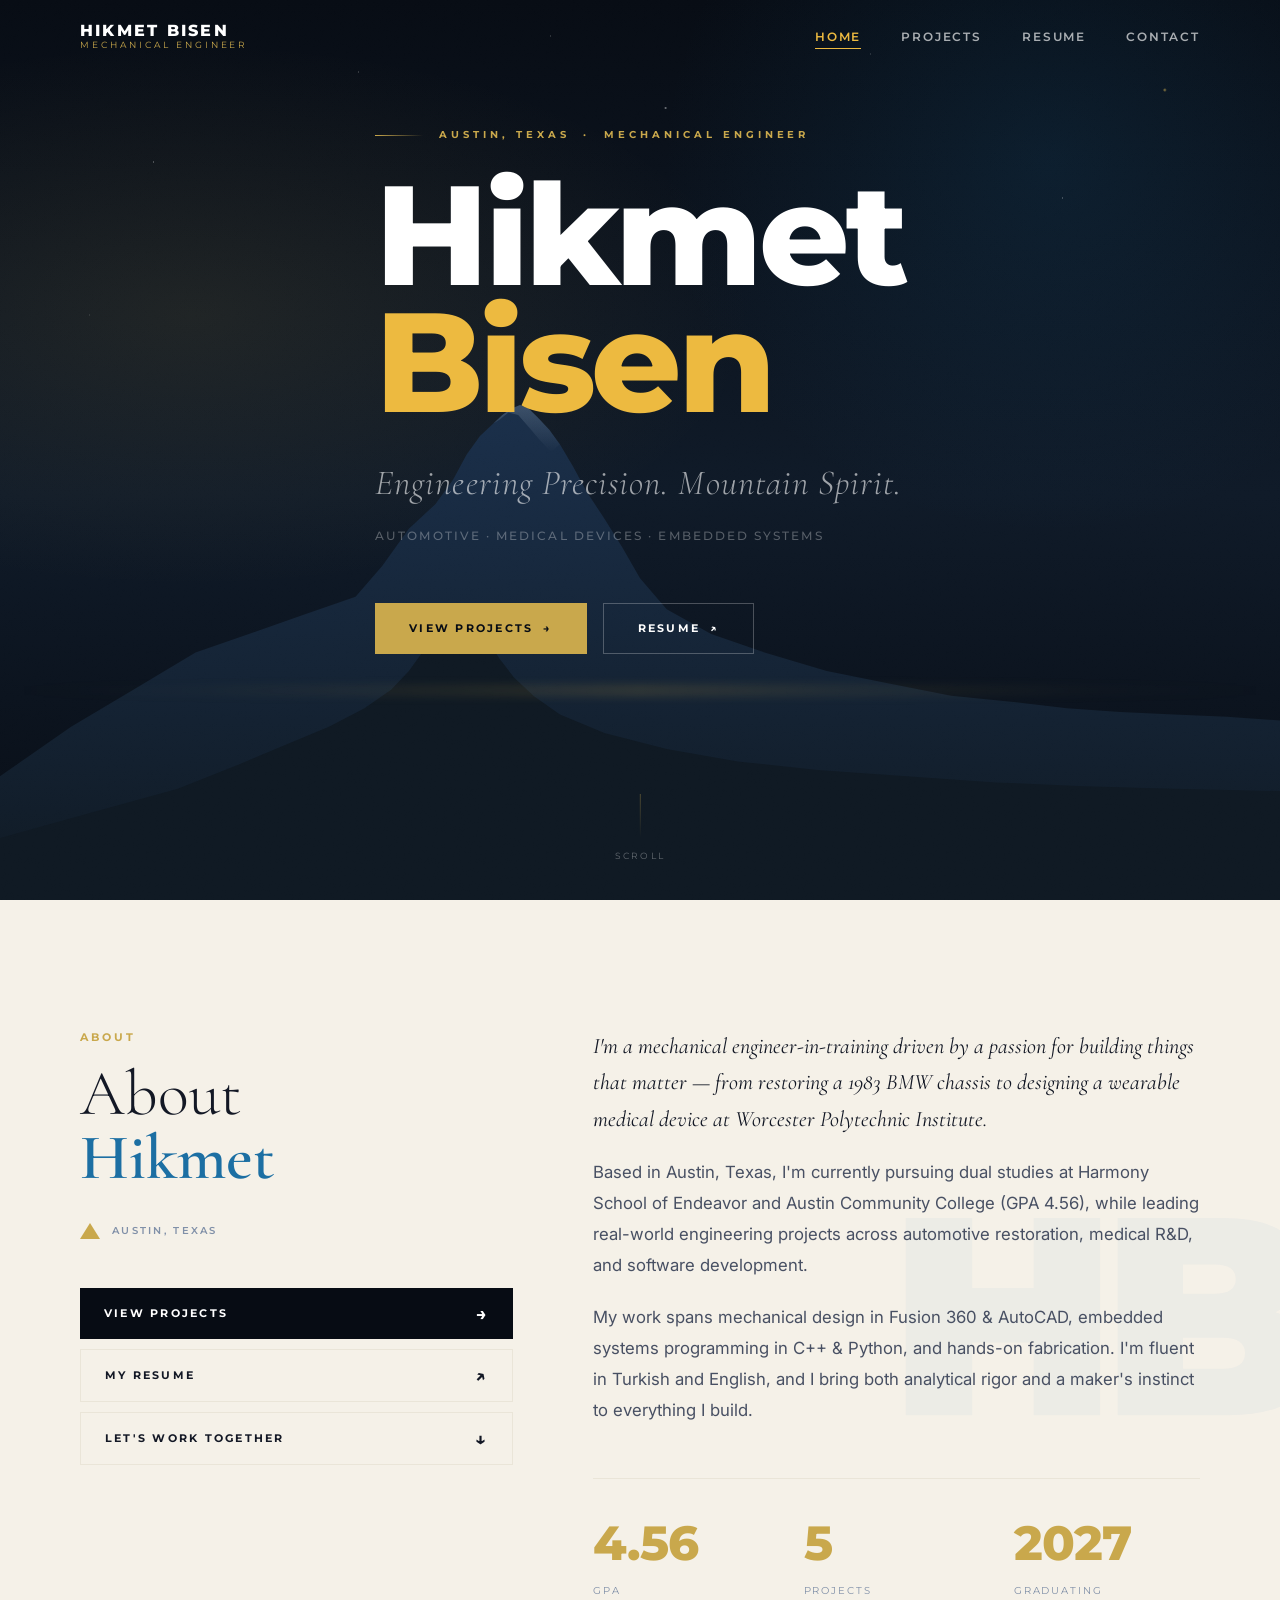
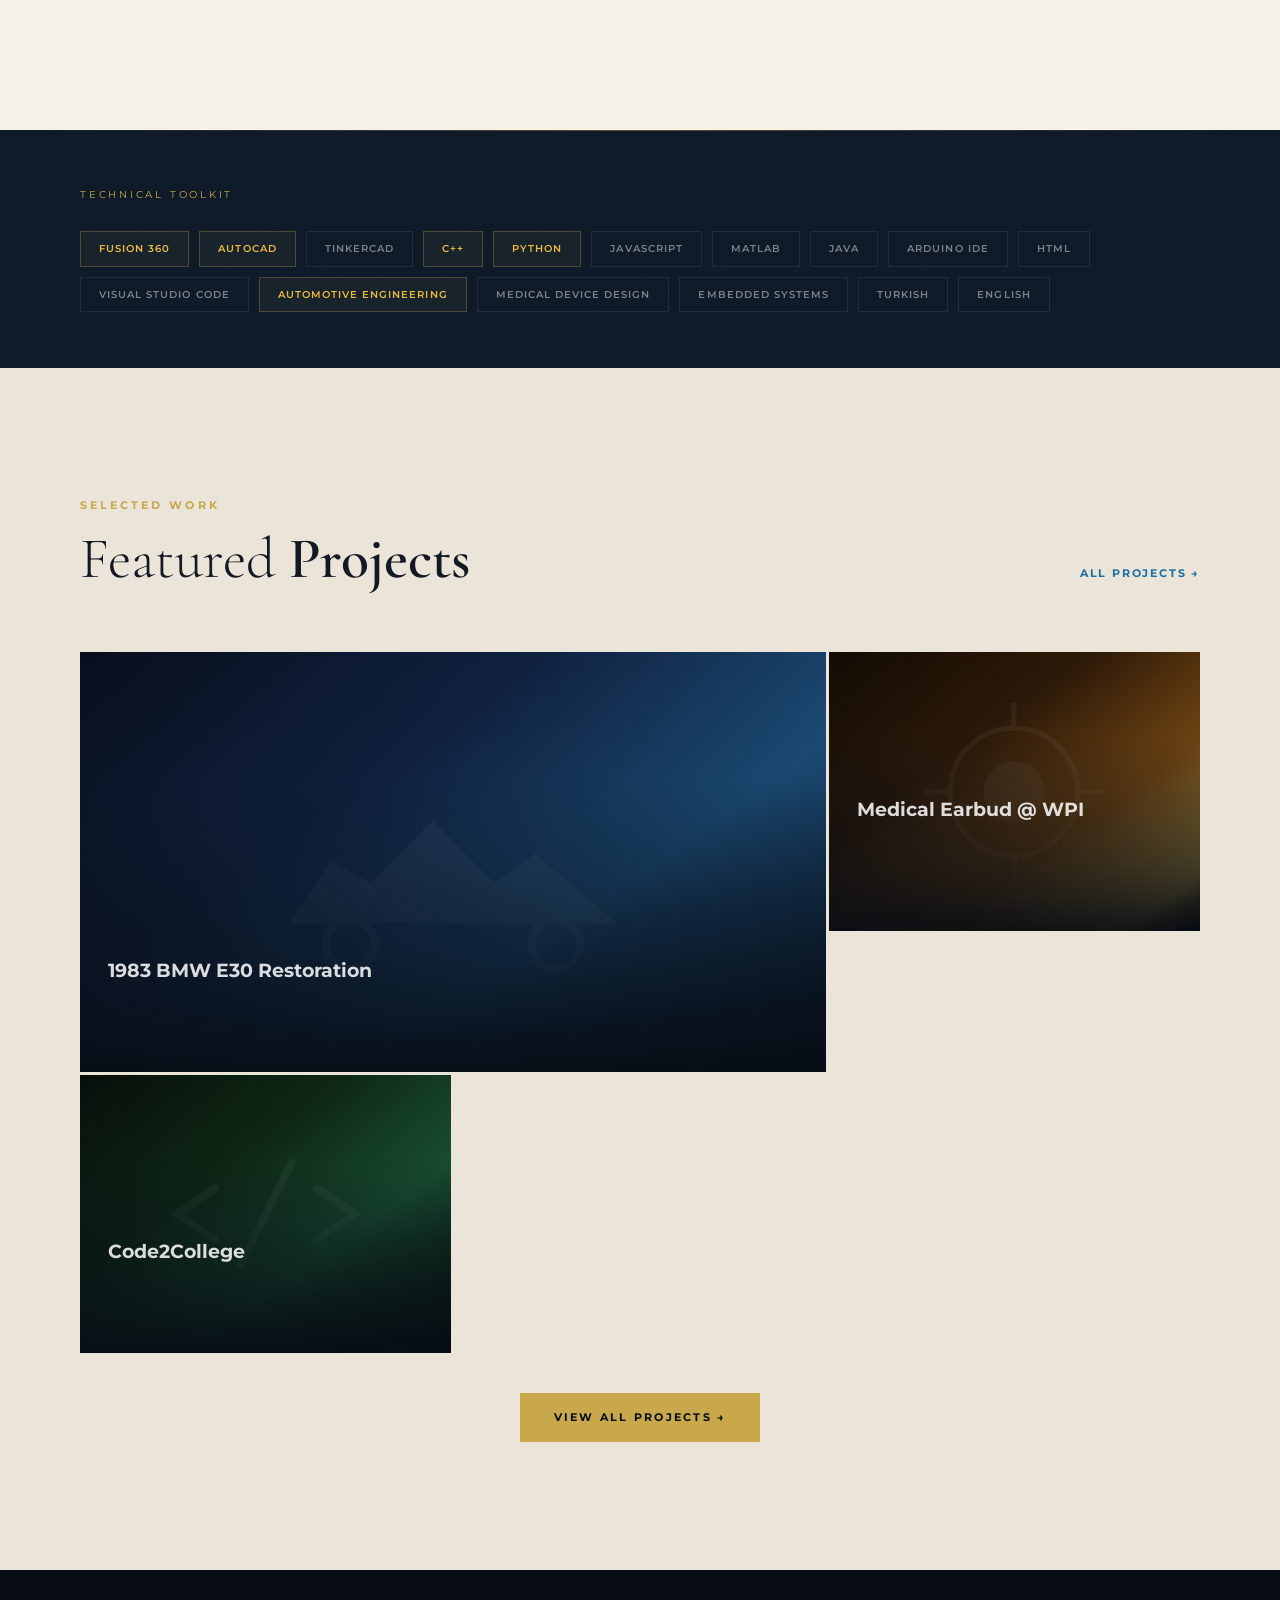
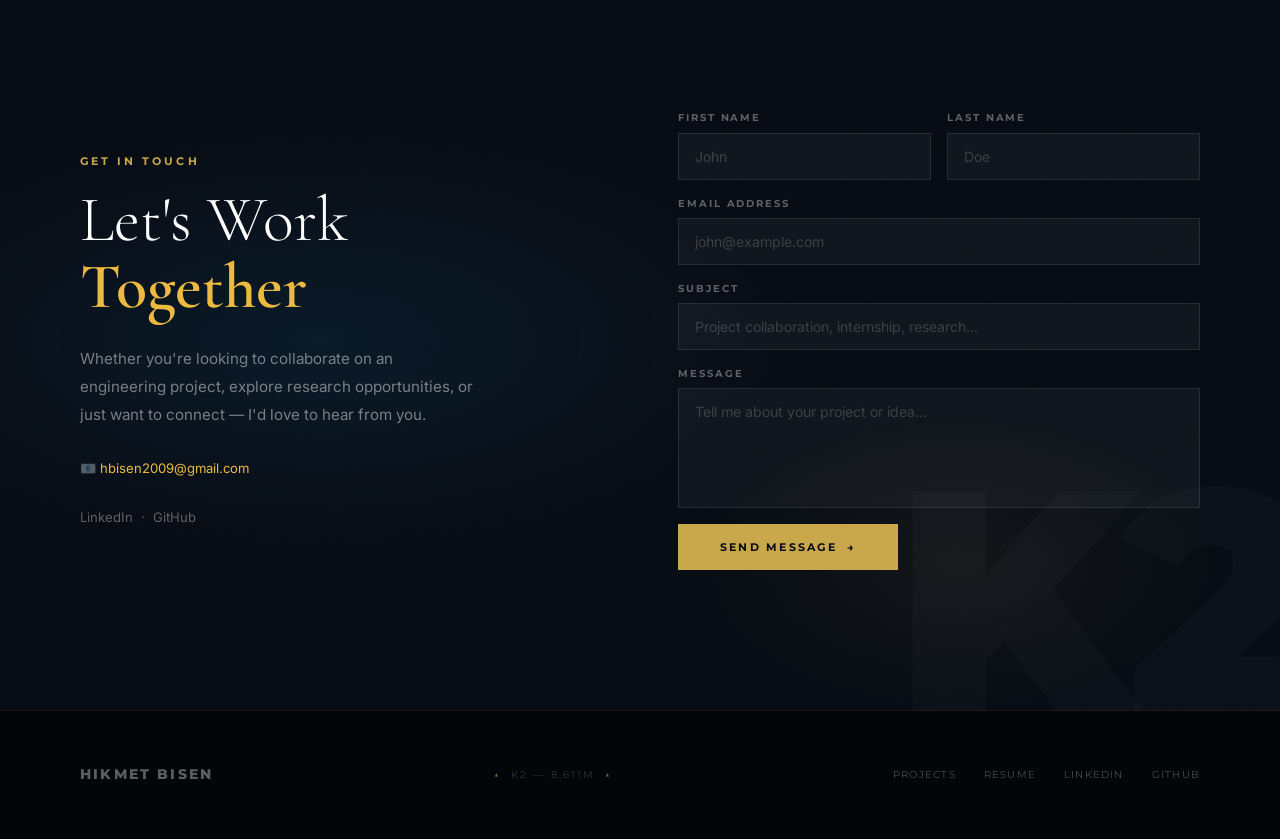
==== index.html @ 84c9bbe3 "Fix broken relative paths in Project/ and Resume/ subpages All subpage HTML files referenced css/sty" ====
<!DOCTYPE html>
<html lang="en">
<head>
  <meta charset="UTF-8">
  <meta name="viewport" content="width=device-width, initial-scale=1.0">
  <title>Hikmet Bisen — Mechanical Engineer</title>
  <meta name="description" content="Hikmet Bisen — Mechanical Engineer based in Austin, Texas. Specializing in automotive engineering, medical device R&D, and embedded systems.">
  <link rel="stylesheet" href="css/style.css">
</head>
<body>

  <!-- ── Navbar ── -->
  <nav class="navbar" id="navbar">
    <div class="nav-inner">
      <a href="index.html" class="nav-logo">
        Hikmet Bisen
        <span>Mechanical Engineer</span>
      </a>
      <ul class="nav-links">
        <li><a href="index.html" class="active">Home</a></li>
        <li><a href="projects.html">Projects</a></li>
        <li><a href="resume.html">Resume</a></li>
        <li><a href="#contact">Contact</a></li>
      </ul>
    </div>
  </nav>

  <!-- ── Hero ── -->
  <section class="hero" id="home">
    <div class="hero-bg"></div>
    <div class="hero-stars"></div>

    <!-- K2 Mountain Silhouette -->
    <div class="hero-mountain">
      <svg viewBox="0 0 1440 400" preserveAspectRatio="none" xmlns="http://www.w3.org/2000/svg">
        <defs>
          <linearGradient id="mtnGrad" x1="0%" y1="0%" x2="0%" y2="100%">
            <stop offset="0%" style="stop-color:#1A2F4A;stop-opacity:1" />
            <stop offset="100%" style="stop-color:#0F1923;stop-opacity:1" />
          </linearGradient>
          <linearGradient id="snowGrad" x1="0%" y1="0%" x2="0%" y2="100%">
            <stop offset="0%" style="stop-color:#D8E8F5;stop-opacity:0.18" />
            <stop offset="100%" style="stop-color:#D8E8F5;stop-opacity:0" />
          </linearGradient>
        </defs>
        <!-- Background range -->
        <path d="M0,400 L0,300 L80,260 L150,230 L220,200 L280,185 L340,170 L400,155 L430,130 L460,100
                 L490,80 L510,60 L525,40 L540,25 L555,15 L565,8 L575,3 L585,0 L595,3 L605,10
                 L618,20 L630,32 L645,50 L660,70 L680,92 L700,115 L720,140 L750,165
                 L800,185 L860,200 L930,215 L1000,225 L1070,235 L1140,240 L1200,245
                 L1260,248 L1320,250 L1380,252 L1440,255 L1440,400 Z"
              fill="url(#mtnGrad)" />
        <!-- Snow on K2 peak -->
        <path d="M555,15 L565,8 L575,3 L585,0 L595,3 L605,10 L618,20 L630,32 L620,38
                 L607,28 L595,18 L583,8 L572,6 L562,12 Z"
              fill="url(#snowGrad)" />
        <!-- Foreground ridge -->
        <path d="M0,400 L0,350 L100,330 L200,310 L270,290 L320,275 L370,260 L410,245
                 L440,230 L460,215 L475,200 L488,188 L500,178 L510,172 L518,168 L525,168
                 L532,172 L540,180 L550,192 L562,205 L578,220 L600,235 L630,250
                 L680,265 L750,278 L830,288 L920,295 L1020,300 L1120,305 L1220,308
                 L1320,310 L1440,312 L1440,400 Z"
              fill="#0F1923" />
      </svg>
    </div>

    <div class="hero-content">
      <div class="hero-eyebrow">Austin, Texas &nbsp;·&nbsp; Mechanical Engineer</div>
      <h1 class="hero-name">
        Hikmet<br>
        <em>Bisen</em>
      </h1>
      <p class="hero-title">Engineering Precision. Mountain Spirit.</p>
      <p class="hero-tagline">Automotive · Medical Devices · Embedded Systems</p>
      <div class="hero-ctas">
        <a href="projects.html" class="btn btn-primary">
          View Projects
          <span>→</span>
        </a>
        <a href="resume.html" class="btn btn-outline">
          Resume
          <span>↗</span>
        </a>
      </div>
    </div>

    <div class="hero-scroll">
      <div class="scroll-line"></div>
      <span>Scroll</span>
    </div>
  </section>

  <!-- ── About ── -->
  <section class="about" id="about">
    <div class="container">
      <div class="about-grid">
        <div class="about-left">
          <span class="section-label">About</span>
          <h2>About<br><strong>Hikmet</strong></h2>
          <div class="about-peak">
            <svg class="peak-icon" viewBox="0 0 20 16" xmlns="http://www.w3.org/2000/svg">
              <path d="M10 0 L20 16 H0 Z"/>
            </svg>
            Austin, Texas
          </div>
          <div class="about-ctas">
            <a href="projects.html" class="btn btn-dark">
              <span>View Projects</span>
              <span class="btn-arrow">→</span>
            </a>
            <a href="resume.html" class="btn btn-dark-outline">
              <span>My Resume</span>
              <span class="btn-arrow">↗</span>
            </a>
            <a href="#contact" class="btn btn-dark-outline">
              <span>Let's Work Together</span>
              <span class="btn-arrow">↓</span>
            </a>
          </div>
        </div>

        <div class="about-right">
          <p>
            I'm a mechanical engineer-in-training driven by a passion for building things that matter —
            from restoring a 1983 BMW chassis to designing a wearable medical device at Worcester Polytechnic Institute.
          </p>
          <p>
            Based in Austin, Texas, I'm currently pursuing dual studies at Harmony School of Endeavor and
            Austin Community College (GPA 4.56), while leading real-world engineering projects across
            automotive restoration, medical R&amp;D, and software development.
          </p>
          <p>
            My work spans mechanical design in Fusion 360 &amp; AutoCAD, embedded systems programming in C++ &amp; Python,
            and hands-on fabrication. I'm fluent in Turkish and English, and I bring both analytical rigor and
            a maker's instinct to everything I build.
          </p>

          <div class="about-stats">
            <div>
              <span class="stat-num">4.56</span>
              <span class="stat-label">GPA</span>
            </div>
            <div>
              <span class="stat-num">5+</span>
              <span class="stat-label">Projects</span>
            </div>
            <div>
              <span class="stat-num">2027</span>
              <span class="stat-label">Graduating</span>
            </div>
          </div>
        </div>
      </div>
    </div>
  </section>

  <!-- ── Skills Strip ── -->
  <div class="skills-strip">
    <div class="skills-strip-inner">
      <span class="skills-strip-label">Technical Toolkit</span>
      <div class="skills-grid">
        <span class="skill-tag highlight">Fusion 360</span>
        <span class="skill-tag highlight">AutoCAD</span>
        <span class="skill-tag">TinkerCAD</span>
        <span class="skill-tag highlight">C++</span>
        <span class="skill-tag highlight">Python</span>
        <span class="skill-tag">JavaScript</span>
        <span class="skill-tag">MATLAB</span>
        <span class="skill-tag">Java</span>
        <span class="skill-tag">Arduino IDE</span>
        <span class="skill-tag">HTML</span>
        <span class="skill-tag">Visual Studio Code</span>
        <span class="skill-tag highlight">Automotive Engineering</span>
        <span class="skill-tag">Medical Device Design</span>
        <span class="skill-tag">Embedded Systems</span>
        <span class="skill-tag">Turkish</span>
        <span class="skill-tag">English</span>
      </div>
    </div>
  </div>

  <!-- ── Featured Projects ── -->
  <section class="featured-projects">
    <div class="container">
      <div class="section-header">
        <div>
          <span class="section-label">Selected Work</span>
          <h2>Featured <strong>Projects</strong></h2>
        </div>
        <a href="projects.html" class="section-header-link">All Projects →</a>
      </div>

      <div class="projects-grid">

        <!-- Project 1: BMW E30 -->
        <div class="project-card wide">
          <div class="project-bg">
            <svg class="project-bg-icon" viewBox="0 0 100 60" xmlns="http://www.w3.org/2000/svg" fill="white">
              <path d="M10,45 L20,30 L30,35 L45,20 L60,35 L70,28 L90,45 Z" />
              <circle cx="25" cy="50" r="6" fill="none" stroke="white" stroke-width="2"/>
              <circle cx="75" cy="50" r="6" fill="none" stroke="white" stroke-width="2"/>
            </svg>
          </div>
          <div class="project-overlay"></div>
          <div class="project-tag">Mechanical</div>
          <div class="project-tooltip">
            <span class="project-number">01 / 05</span>
            <div class="project-name">1983 BMW E30 Restoration</div>
            <p class="project-desc">Full mechanical restoration of a 1983 BMW 3 Series E30 — chassis reinforcement, rust removal, and precision reassembly of key automotive systems.</p>
          </div>
        </div>

        <!-- Project 2: Medical Earbud -->
        <div class="project-card">
          <div class="project-bg">
            <svg class="project-bg-icon" viewBox="0 0 80 80" xmlns="http://www.w3.org/2000/svg" fill="white">
              <circle cx="40" cy="40" r="25" fill="none" stroke="white" stroke-width="2"/>
              <circle cx="40" cy="40" r="12" />
              <path d="M40,15 L40,5 M40,75 L40,65 M15,40 L5,40 M75,40 L65,40" stroke="white" stroke-width="2"/>
            </svg>
          </div>
          <div class="project-overlay"></div>
          <div class="project-tag">R&D</div>
          <div class="project-tooltip">
            <span class="project-number">02 / 05</span>
            <div class="project-name">Medical Earbud @ WPI</div>
            <p class="project-desc">Wearable vital-sign tracker designed at Worcester Polytechnic Institute — patent-pending medical device targeting heart rate, blood pressure &amp; respiratory data.</p>
          </div>
        </div>

        <!-- Project 3: Code2College -->
        <div class="project-card">
          <div class="project-bg">
            <svg class="project-bg-icon" viewBox="0 0 80 60" xmlns="http://www.w3.org/2000/svg" fill="white">
              <path d="M20,20 L5,30 L20,40 M60,20 L75,30 L60,40 M50,10 L30,50" stroke="white" stroke-width="3" fill="none" stroke-linecap="round"/>
            </svg>
          </div>
          <div class="project-overlay"></div>
          <div class="project-tag">Software</div>
          <div class="project-tooltip">
            <span class="project-number">03 / 05</span>
            <div class="project-name">Code2College</div>
            <p class="project-desc">9-week software development program — advanced Python projects, web programming, and professional portfolio development.</p>
          </div>
        </div>

      </div>
      <div style="text-align:center; margin-top: 40px;">
        <a href="projects.html" class="btn btn-primary">View All Projects →</a>
      </div>
    </div>
  </section>

  <!-- ── Work Together ── -->
  <section class="work-together" id="contact">
    <div class="work-together-bg"></div>
    <div class="container">
      <div class="work-together-grid">
        <div class="work-left">
          <span class="section-label">Get In Touch</span>
          <h2>Let's Work<br><strong>Together</strong></h2>
          <p>
            Whether you're looking to collaborate on an engineering project, explore research opportunities,
            or just want to connect — I'd love to hear from you.
          </p>
          <br>
          <p style="color: rgba(255,255,255,0.35); font-size: 0.82rem;">
            📧 <a href="mailto:hbisen2009@gmail.com" style="color: var(--gold-light);">hbisen2009@gmail.com</a><br><br>
            <a href="https://www.linkedin.com/in/hikmetbisen/" target="_blank" rel="noopener noreferrer" style="color: rgba(255,255,255,0.35);">LinkedIn</a>
            &nbsp;·&nbsp;
            <a href="https://github.com/Hikmet4416" target="_blank" rel="noopener noreferrer" style="color: rgba(255,255,255,0.35);">GitHub</a>
          </p>
        </div>

        <form class="contact-form" onsubmit="handleSubmit(event)">
          <div class="form-row">
            <div class="form-group">
              <label for="fname">First Name</label>
              <input type="text" id="fname" name="fname" placeholder="John" required>
            </div>
            <div class="form-group">
              <label for="lname">Last Name</label>
              <input type="text" id="lname" name="lname" placeholder="Doe" required>
            </div>
          </div>
          <div class="form-group">
            <label for="email">Email Address</label>
            <input type="email" id="email" name="email" placeholder="john@example.com" required>
          </div>
          <div class="form-group">
            <label for="subject">Subject</label>
            <input type="text" id="subject" name="subject" placeholder="Project collaboration, internship, research...">
          </div>
          <div class="form-group">
            <label for="message">Message</label>
            <textarea id="message" name="message" placeholder="Tell me about your project or idea..." required></textarea>
          </div>
          <button type="submit" class="btn btn-submit btn-primary">
            Send Message
            <span>→</span>
          </button>
        </form>
      </div>
    </div>
  </section>

  <!-- ── Footer ── -->
  <footer>
    <div class="container">
      <div class="footer-inner">
        <div class="footer-logo">Hikmet Bisen</div>
        <div class="footer-peak">K2 — 8,611m</div>
        <div class="footer-links">
          <a href="projects.html">Projects</a>
          <a href="resume.html">Resume</a>
          <a href="https://www.linkedin.com/in/hikmetbisen/" target="_blank" rel="noopener noreferrer">LinkedIn</a>
          <a href="https://github.com/Hikmet4416" target="_blank" rel="noopener noreferrer">GitHub</a>
        </div>
      </div>
    </div>
  </footer>

  <script src="js/main.js"></script>
</body>
</html>
---- css/style.css ----
/* =========================================
   HIKMET BISEN — PORTFOLIO
   Alpine Dawn Theme | K2 Inspired
   ========================================= */

@import url('https://fonts.googleapis.com/css2?family=Cormorant+Garamond:ital,wght@0,300;0,400;0,600;1,300;1,400&family=Inter:wght@300;400;500;600&family=Montserrat:wght@400;500;600;700;800&display=swap');

/* ── Variables ── */
:root {
  --gold:        #C9A84C;
  --gold-light:  #EDBA40;
  --gold-pale:   #F5E7C0;
  --gold-glow:   rgba(201, 168, 76, 0.18);
  --steel:       #1C6FA3;
  --steel-light: #3A8EC2;
  --steel-pale:  #C5DFF0;
  --cream:       #F5F1E8;
  --cream-dark:  #EAE5D8;
  --dark:        #070C14;
  --dark-mid:    #0F1A28;
  --charcoal:    #2A3447;
  --text:        #131825;
  --text-mid:    #485063;
  --text-light:  #8090A8;
  --white:       #FFFFFF;

  --font-display: 'Cormorant Garamond', Georgia, serif;
  --font-sans:    'Inter', system-ui, sans-serif;
  --font-brand:   'Montserrat', sans-serif;

  --max-w: 1200px;
  --nav-h: 72px;
  --ease: cubic-bezier(0.4, 0, 0.2, 1);

  /* Grain texture for dark sections */
  --grain: url("data:image/svg+xml,%3Csvg xmlns='http://www.w3.org/2000/svg' width='300' height='300'%3E%3Cfilter id='n'%3E%3CfeTurbulence type='fractalNoise' baseFrequency='0.75' numOctaves='4' stitchTiles='stitch'/%3E%3CfeColorMatrix type='saturate' values='0'/%3E%3C/filter%3E%3Crect width='300' height='300' filter='url(%23n)' opacity='1'/%3E%3C%2Fsvg%3E");
}

/* ── Reset ── */
*, *::before, *::after { box-sizing: border-box; margin: 0; padding: 0; }
html { scroll-behavior: smooth; font-size: 16px; }
body {
  font-family: var(--font-sans);
  background: var(--cream);
  color: var(--text);
  line-height: 1.7;
  overflow-x: hidden;
}
img { display: block; max-width: 100%; }
a { color: inherit; text-decoration: none; }
ul { list-style: none; }

/* ── Utility ── */
.container {
  max-width: var(--max-w);
  margin: 0 auto;
  padding: 0 40px;
}
.section-label {
  font-family: var(--font-brand);
  font-size: 0.68rem;
  font-weight: 700;
  letter-spacing: 0.28em;
  text-transform: uppercase;
  color: var(--gold);
  display: block;
  margin-bottom: 16px;
}

/* ── Navbar ── */
.navbar {
  position: fixed;
  top: 0; left: 0; right: 0;
  height: var(--nav-h);
  z-index: 100;
  transition: background 0.4s var(--ease), box-shadow 0.4s var(--ease);
}
.navbar.scrolled {
  background: rgba(7, 12, 20, 0.97);
  backdrop-filter: blur(14px);
  box-shadow: 0 1px 0 rgba(201, 168, 76, 0.25);
}
.nav-inner {
  max-width: var(--max-w);
  margin: 0 auto;
  padding: 0 40px;
  height: 100%;
  display: flex;
  align-items: center;
  justify-content: space-between;
}
.nav-logo {
  font-family: var(--font-brand);
  font-weight: 800;
  font-size: 1rem;
  letter-spacing: 0.14em;
  text-transform: uppercase;
  color: var(--white);
  display: flex;
  flex-direction: column;
  line-height: 1.1;
}
.nav-logo span {
  font-weight: 400;
  font-size: 0.58rem;
  letter-spacing: 0.32em;
  color: var(--gold);
  text-transform: uppercase;
}
.nav-links {
  display: flex;
  gap: 40px;
  align-items: center;
}
.nav-links a {
  font-family: var(--font-brand);
  font-size: 0.72rem;
  font-weight: 600;
  letter-spacing: 0.16em;
  text-transform: uppercase;
  color: rgba(255,255,255,0.65);
  transition: color 0.2s;
  position: relative;
}
.nav-links a::after {
  content: '';
  position: absolute;
  bottom: -5px; left: 0; right: 0;
  height: 1px;
  background: var(--gold-light);
  transform: scaleX(0);
  transition: transform 0.3s var(--ease);
  transform-origin: left;
}
.nav-links a:hover { color: var(--white); }
.nav-links a:hover::after { transform: scaleX(1); }
.nav-links a.active { color: var(--gold-light); }
.nav-links a.active::after { transform: scaleX(1); background: var(--gold-light); }

/* ── Hero ── */
.hero {
  position: relative;
  height: 100vh;
  min-height: 720px;
  background: var(--dark);
  display: flex;
  flex-direction: column;
  justify-content: center;
  overflow: hidden;
}

/* Grain overlay */
.hero::before {
  content: '';
  position: absolute;
  inset: 0;
  background: var(--grain) repeat;
  background-size: 200px 200px;
  opacity: 0.045;
  mix-blend-mode: overlay;
  pointer-events: none;
  z-index: 1;
}

.hero-bg {
  position: absolute;
  inset: 0;
  background:
    radial-gradient(ellipse 80% 55% at 15% 35%, rgba(201, 168, 76, 0.1) 0%, transparent 55%),
    radial-gradient(ellipse 55% 75% at 82% 18%, rgba(28, 111, 163, 0.14) 0%, transparent 55%),
    radial-gradient(ellipse 40% 40% at 50% 100%, rgba(201, 168, 76, 0.08) 0%, transparent 50%),
    linear-gradient(180deg, #070C14 0%, #0F1A28 55%, #070C14 100%);
}
.hero-stars {
  position: absolute;
  inset: 0;
  background-image:
    radial-gradient(1px 1px at 12% 18%, rgba(255,255,255,0.5) 0%, transparent 100%),
    radial-gradient(1px 1px at 28% 8%, rgba(255,255,255,0.35) 0%, transparent 100%),
    radial-gradient(1.5px 1.5px at 52% 12%, rgba(255,255,255,0.55) 0%, transparent 100%),
    radial-gradient(1px 1px at 68% 6%, rgba(255,255,255,0.25) 0%, transparent 100%),
    radial-gradient(1px 1px at 83% 22%, rgba(255,255,255,0.45) 0%, transparent 100%),
    radial-gradient(1px 1px at 43% 4%, rgba(255,255,255,0.3) 0%, transparent 100%),
    radial-gradient(2px 2px at 91% 10%, rgba(201,168,76,0.7) 0%, transparent 100%),
    radial-gradient(1px 1px at 7% 35%, rgba(255,255,255,0.2) 0%, transparent 100%),
    radial-gradient(1px 1px at 62% 28%, rgba(255,255,255,0.3) 0%, transparent 100%);
}
.hero-mountain {
  position: absolute;
  bottom: 0; left: 0; right: 0;
  height: 55%;
}
.hero-mountain::after {
  content: '';
  position: absolute;
  bottom: 42%;
  left: 0; right: 0;
  height: 3px;
  background: linear-gradient(to right,
    transparent 0%,
    rgba(201, 168, 76, 0.08) 15%,
    rgba(201, 168, 76, 0.35) 35%,
    rgba(237, 186, 64, 0.55) 50%,
    rgba(201, 168, 76, 0.35) 65%,
    rgba(201, 168, 76, 0.08) 85%,
    transparent 100%);
  filter: blur(6px);
  pointer-events: none;
}
.hero-mountain svg {
  width: 100%;
  height: 100%;
  display: block;
}
.hero-content {
  position: relative;
  z-index: 2;
  max-width: var(--max-w);
  margin: 0 auto;
  padding: 0 40px;
  padding-bottom: 120px;
}
.hero-eyebrow {
  font-family: var(--font-brand);
  font-size: 0.65rem;
  font-weight: 700;
  letter-spacing: 0.38em;
  text-transform: uppercase;
  color: var(--gold);
  margin-bottom: 28px;
  display: flex;
  align-items: center;
  gap: 16px;
}
.hero-eyebrow::before {
  content: '';
  display: block;
  width: 48px;
  height: 1px;
  background: linear-gradient(to right, var(--gold), transparent);
}
.hero-name {
  font-family: var(--font-brand);
  font-size: clamp(4.5rem, 11vw, 9.5rem);
  font-weight: 800;
  letter-spacing: -0.03em;
  line-height: 0.9;
  color: var(--white);
  margin-bottom: 28px;
}
.hero-name em {
  font-style: normal;
  color: var(--gold-light);
  display: block;
}
.hero-title {
  font-family: var(--font-display);
  font-size: clamp(1.4rem, 2.8vw, 2.2rem);
  font-weight: 300;
  font-style: italic;
  color: rgba(255,255,255,0.6);
  margin-bottom: 14px;
  letter-spacing: 0.03em;
}
.hero-tagline {
  font-size: 0.72rem;
  color: rgba(255,255,255,0.3);
  letter-spacing: 0.18em;
  font-family: var(--font-brand);
  font-weight: 500;
  text-transform: uppercase;
  margin-bottom: 56px;
}
.hero-ctas {
  display: flex;
  gap: 16px;
  flex-wrap: wrap;
}
.btn {
  display: inline-flex;
  align-items: center;
  gap: 10px;
  font-family: var(--font-brand);
  font-size: 0.7rem;
  font-weight: 700;
  letter-spacing: 0.2em;
  text-transform: uppercase;
  padding: 15px 34px;
  border: none;
  cursor: pointer;
  transition: all 0.3s var(--ease);
  position: relative;
  overflow: hidden;
}
.btn-primary {
  background: var(--gold);
  color: var(--dark);
}
.btn-primary:hover {
  background: var(--gold-light);
  transform: translateY(-2px);
  box-shadow: 0 10px 36px rgba(201, 168, 76, 0.4);
}
.btn-outline {
  background: transparent;
  color: var(--white);
  border: 1px solid rgba(255,255,255,0.25);
}
.btn-outline:hover {
  border-color: var(--gold);
  color: var(--gold-light);
  transform: translateY(-2px);
}
.hero-scroll {
  position: absolute;
  bottom: 36px;
  left: 50%;
  transform: translateX(-50%);
  z-index: 2;
  display: flex;
  flex-direction: column;
  align-items: center;
  gap: 10px;
  opacity: 0.35;
  font-family: var(--font-brand);
  font-size: 0.58rem;
  letter-spacing: 0.24em;
  text-transform: uppercase;
  color: var(--white);
  animation: scrollBounce 2.8s ease-in-out infinite;
}
.scroll-line {
  width: 1px;
  height: 44px;
  background: linear-gradient(to bottom, var(--gold), transparent);
}
@keyframes scrollBounce {
  0%, 100% { transform: translateX(-50%) translateY(0); opacity: 0.35; }
  50% { transform: translateX(-50%) translateY(7px); opacity: 0.65; }
}

/* ── About ── */
.about {
  padding: 128px 0;
  background: var(--cream);
  position: relative;
  overflow: hidden;
}
/* Ghost monogram */
.about::before {
  content: 'HB';
  position: absolute;
  right: -2%;
  top: 50%;
  transform: translateY(-50%);
  font-family: var(--font-brand);
  font-size: clamp(180px, 22vw, 320px);
  font-weight: 900;
  color: rgba(28, 111, 163, 0.04);
  letter-spacing: -0.05em;
  line-height: 1;
  pointer-events: none;
  user-select: none;
}
.about-grid {
  display: grid;
  grid-template-columns: 1fr 1.4fr;
  gap: 80px;
  align-items: start;
  position: relative;
}
.about-left h2 {
  font-family: var(--font-display);
  font-size: clamp(3rem, 5vw, 5.2rem);
  font-weight: 300;
  line-height: 1.0;
  color: var(--text);
  margin-bottom: 32px;
}
.about-left h2 strong {
  font-weight: 600;
  display: block;
  color: var(--steel);
}
.about-peak {
  display: flex;
  align-items: center;
  gap: 12px;
  font-family: var(--font-brand);
  font-size: 0.65rem;
  font-weight: 600;
  letter-spacing: 0.22em;
  text-transform: uppercase;
  color: var(--text-light);
  margin-bottom: 48px;
}
.peak-icon {
  width: 20px;
  height: 16px;
  fill: var(--gold);
}
.about-ctas {
  display: flex;
  flex-direction: column;
  gap: 10px;
}
.btn-dark {
  background: var(--dark);
  color: var(--white);
  justify-content: space-between;
  padding: 16px 24px;
}
.btn-dark:hover {
  background: var(--steel);
  transform: translateX(8px);
  box-shadow: 4px 0 20px rgba(28, 111, 163, 0.25);
}
.btn-dark-outline {
  background: transparent;
  color: var(--text);
  border: 1px solid var(--cream-dark);
  justify-content: space-between;
  padding: 16px 24px;
}
.btn-dark-outline:hover {
  border-color: var(--steel);
  color: var(--steel);
  transform: translateX(8px);
}
.btn-arrow {
  font-size: 1.1rem;
  line-height: 1;
}
.about-right p {
  font-size: 1.05rem;
  color: var(--text-mid);
  margin-bottom: 20px;
  line-height: 1.85;
}
.about-right p:first-of-type {
  font-family: var(--font-display);
  font-size: 1.38rem;
  font-style: italic;
  color: var(--text);
  line-height: 1.65;
}
.about-stats {
  display: grid;
  grid-template-columns: repeat(3, 1fr);
  gap: 24px;
  margin-top: 52px;
  padding-top: 40px;
  border-top: 1px solid var(--cream-dark);
}
.stat-num {
  font-family: var(--font-brand);
  font-size: 3rem;
  font-weight: 800;
  color: var(--gold);
  line-height: 1;
  display: block;
  margin-bottom: 8px;
  letter-spacing: -0.02em;
}
.stat-label {
  font-size: 0.65rem;
  font-family: var(--font-brand);
  letter-spacing: 0.18em;
  text-transform: uppercase;
  color: var(--text-light);
}

/* ── Skills strip ── */
.skills-strip {
  background: var(--dark-mid);
  padding: 56px 0;
  overflow: hidden;
  position: relative;
}
.skills-strip::before {
  content: '';
  position: absolute;
  inset: 0;
  background: var(--grain) repeat;
  background-size: 200px 200px;
  opacity: 0.03;
  mix-blend-mode: overlay;
  pointer-events: none;
}
/* Gold accent line at top of strip */
.skills-strip::after {
  content: '';
  position: absolute;
  top: 0; left: 0; right: 0;
  height: 1px;
  background: linear-gradient(to right, transparent, var(--gold), transparent);
  opacity: 0.4;
}
.skills-strip-inner {
  max-width: var(--max-w);
  margin: 0 auto;
  padding: 0 40px;
  position: relative;
}
.skills-strip-label {
  font-family: var(--font-brand);
  font-size: 0.62rem;
  letter-spacing: 0.28em;
  text-transform: uppercase;
  color: var(--gold);
  margin-bottom: 28px;
  display: block;
}
.skills-grid {
  display: flex;
  flex-wrap: wrap;
  gap: 10px;
}
.skill-tag {
  font-family: var(--font-brand);
  font-size: 0.65rem;
  font-weight: 600;
  letter-spacing: 0.1em;
  text-transform: uppercase;
  padding: 8px 18px;
  border: 1px solid rgba(255,255,255,0.08);
  color: rgba(255,255,255,0.45);
  transition: all 0.25s var(--ease);
  cursor: default;
}
.skill-tag:hover {
  border-color: rgba(201, 168, 76, 0.5);
  color: var(--gold-light);
  background: rgba(201, 168, 76, 0.06);
}
.skill-tag.highlight {
  border-color: rgba(201, 168, 76, 0.3);
  color: var(--gold-light);
  background: rgba(201, 168, 76, 0.05);
}
.skill-tag.highlight:hover {
  border-color: var(--gold);
  background: rgba(201, 168, 76, 0.12);
}

/* ── Featured Projects ── */
.featured-projects {
  padding: 128px 0;
  background: var(--cream-dark);
}
.section-header {
  display: flex;
  align-items: flex-end;
  justify-content: space-between;
  margin-bottom: 64px;
}
.section-header h2 {
  font-family: var(--font-display);
  font-size: clamp(2.5rem, 4.5vw, 4.2rem);
  font-weight: 300;
  color: var(--text);
  line-height: 1;
}
.section-header h2 strong {
  font-weight: 600;
  color: var(--text);
}
.section-header-link {
  font-family: var(--font-brand);
  font-size: 0.7rem;
  font-weight: 700;
  letter-spacing: 0.16em;
  text-transform: uppercase;
  color: var(--steel);
  display: flex;
  align-items: center;
  gap: 8px;
  transition: gap 0.25s, color 0.25s;
  padding-bottom: 4px;
  border-bottom: 1px solid transparent;
  transition: all 0.25s;
}
.section-header-link:hover {
  gap: 16px;
  color: var(--gold);
  border-bottom-color: var(--gold);
}

/* ── Project Card ── */
.projects-grid {
  display: grid;
  grid-template-columns: repeat(3, 1fr);
  gap: 3px;
}
.project-card {
  position: relative;
  aspect-ratio: 4/3;
  overflow: hidden;
  cursor: pointer;
  background: var(--dark-mid);
}
.project-card.wide {
  grid-column: span 2;
  aspect-ratio: 16/9;
}
.project-bg {
  position: absolute;
  inset: 0;
  transition: transform 0.7s var(--ease);
}
.project-card:hover .project-bg {
  transform: scale(1.07);
}

/* Card gradients — rich, directional */
.project-card:nth-child(1) .project-bg {
  background:
    linear-gradient(145deg, #080E1C 0%, #102240 35%, #1C4E7A 65%, #0D2035 100%);
}
.project-card:nth-child(2) .project-bg {
  background:
    linear-gradient(145deg, #130B03 0%, #2E1A08 35%, #7A4A12 65%, #C9A84C 90%, #1A0E04 100%);
}
.project-card:nth-child(3) .project-bg {
  background:
    linear-gradient(145deg, #080F0A 0%, #0E2815 35%, #1A5535 65%, #0A1C0F 100%);
}
.project-card:nth-child(4) .project-bg {
  background:
    linear-gradient(145deg, #0C0818 0%, #1C0F30 35%, #4A1E82 65%, #120A22 100%);
}
.project-card:nth-child(5) .project-bg {
  background:
    linear-gradient(145deg, #120810 0%, #280D1C 35%, #721838 65%, #0F0610 100%);
}

/* Decorative SVG in placeholder */
.project-bg-icon {
  position: absolute;
  top: 50%;
  left: 50%;
  transform: translate(-50%, -50%);
  opacity: 0.05;
  width: 55%;
}

.project-overlay {
  position: absolute;
  inset: 0;
  background: linear-gradient(to top,
    rgba(7,12,20,0.95) 0%,
    rgba(7,12,20,0.5) 40%,
    rgba(7,12,20,0.1) 70%,
    transparent 100%);
  transition: background 0.4s var(--ease);
}
.project-card:hover .project-overlay {
  background: linear-gradient(to top,
    rgba(7,12,20,0.98) 0%,
    rgba(7,12,20,0.75) 100%);
}

/* Gold bottom accent line */
.project-card::after {
  content: '';
  position: absolute;
  bottom: 0; left: 0; right: 0;
  height: 2px;
  background: var(--gold);
  transform: scaleX(0);
  transform-origin: left;
  transition: transform 0.5s var(--ease);
  z-index: 3;
}
.project-card:hover::after {
  transform: scaleX(1);
}

.project-tooltip {
  position: absolute;
  inset: 0;
  display: flex;
  flex-direction: column;
  justify-content: flex-end;
  padding: 28px;
  z-index: 2;
}
.project-number {
  font-family: var(--font-brand);
  font-size: 0.58rem;
  font-weight: 700;
  letter-spacing: 0.28em;
  color: var(--gold);
  margin-bottom: 8px;
  opacity: 0;
  transform: translateY(8px);
  transition: all 0.35s var(--ease);
}
.project-card:hover .project-number {
  opacity: 1;
  transform: translateY(0);
}
.project-name {
  font-family: var(--font-brand);
  font-size: clamp(1rem, 1.5vw, 1.3rem);
  font-weight: 700;
  color: rgba(255,255,255,0.85);
  line-height: 1.2;
  margin-bottom: 10px;
  transform: translateY(6px);
  transition: transform 0.35s var(--ease), color 0.35s;
}
.project-card:hover .project-name {
  transform: translateY(0);
  color: var(--white);
}
.project-desc {
  font-size: 0.78rem;
  color: rgba(255,255,255,0.5);
  line-height: 1.55;
  max-width: 360px;
  opacity: 0;
  transform: translateY(10px);
  transition: opacity 0.35s var(--ease) 0.06s, transform 0.35s var(--ease) 0.06s;
}
.project-card:hover .project-desc {
  opacity: 1;
  transform: translateY(0);
}
.project-tag {
  position: absolute;
  top: 20px;
  right: 20px;
  font-family: var(--font-brand);
  font-size: 0.57rem;
  font-weight: 700;
  letter-spacing: 0.18em;
  text-transform: uppercase;
  padding: 5px 12px;
  background: rgba(201, 168, 76, 0.12);
  border: 1px solid rgba(201, 168, 76, 0.38);
  color: var(--gold-light);
  opacity: 0;
  transform: translateY(-8px);
  transition: all 0.35s var(--ease);
  z-index: 2;
}
.project-card:hover .project-tag {
  opacity: 1;
  transform: translateY(0);
}

/* ── Work Together ── */
.work-together {
  padding: 140px 0;
  background: var(--dark);
  position: relative;
  overflow: hidden;
}
/* Grain on contact section */
.work-together::before {
  content: '';
  position: absolute;
  inset: 0;
  background: var(--grain) repeat;
  background-size: 200px 200px;
  opacity: 0.04;
  mix-blend-mode: overlay;
  pointer-events: none;
  z-index: 0;
}
/* K2 ghost text */
.work-together::after {
  content: 'K2';
  position: absolute;
  bottom: -50px;
  right: -24px;
  font-family: var(--font-brand);
  font-size: 320px;
  font-weight: 900;
  color: rgba(255,255,255,0.018);
  letter-spacing: -0.05em;
  line-height: 1;
  pointer-events: none;
}
.work-together-bg {
  position: absolute;
  inset: 0;
  background:
    radial-gradient(ellipse 65% 50% at 25% 50%, rgba(28, 111, 163, 0.14) 0%, transparent 55%),
    radial-gradient(ellipse 40% 40% at 75% 80%, rgba(201, 168, 76, 0.06) 0%, transparent 50%);
}
.work-together .container { position: relative; z-index: 1; }
.work-together-grid {
  display: grid;
  grid-template-columns: 1fr 1fr;
  gap: 80px;
  align-items: center;
}
.work-left h2 {
  font-family: var(--font-display);
  font-size: clamp(2.5rem, 5vw, 5rem);
  font-weight: 300;
  color: var(--white);
  line-height: 1.05;
  margin-bottom: 24px;
}
.work-left h2 strong {
  font-weight: 600;
  color: var(--gold-light);
}
.work-left p {
  font-size: 0.95rem;
  color: rgba(255,255,255,0.45);
  line-height: 1.85;
  max-width: 400px;
}
.contact-form {
  display: flex;
  flex-direction: column;
  gap: 16px;
}
.form-row {
  display: grid;
  grid-template-columns: 1fr 1fr;
  gap: 16px;
}
.form-group {
  display: flex;
  flex-direction: column;
  gap: 6px;
}
.form-group label {
  font-family: var(--font-brand);
  font-size: 0.6rem;
  font-weight: 700;
  letter-spacing: 0.2em;
  text-transform: uppercase;
  color: rgba(255,255,255,0.35);
}
.form-group input,
.form-group textarea,
.form-group select {
  background: rgba(255,255,255,0.04);
  border: 1px solid rgba(255,255,255,0.09);
  color: var(--white);
  padding: 14px 16px;
  font-family: var(--font-sans);
  font-size: 0.88rem;
  outline: none;
  transition: border-color 0.25s, background 0.25s;
  resize: none;
  -webkit-appearance: none;
}
.form-group input::placeholder,
.form-group textarea::placeholder {
  color: rgba(255,255,255,0.18);
}
.form-group input:focus,
.form-group textarea:focus {
  border-color: var(--gold);
  background: rgba(201, 168, 76, 0.04);
}
.form-group textarea { height: 120px; }
.btn-submit {
  background: var(--gold);
  color: var(--dark);
  align-self: flex-start;
  padding: 16px 42px;
}
.btn-submit:hover {
  background: var(--gold-light);
  transform: translateY(-2px);
  box-shadow: 0 10px 36px rgba(201, 168, 76, 0.4);
}

/* ── Footer ── */
footer {
  background: #030608;
  padding: 52px 0;
  border-top: 1px solid rgba(201, 168, 76, 0.12);
}
.footer-inner {
  display: flex;
  align-items: center;
  justify-content: space-between;
}
.footer-logo {
  font-family: var(--font-brand);
  font-weight: 800;
  font-size: 0.85rem;
  letter-spacing: 0.16em;
  text-transform: uppercase;
  color: rgba(255,255,255,0.35);
}
.footer-peak {
  font-family: var(--font-brand);
  font-size: 0.6rem;
  letter-spacing: 0.22em;
  text-transform: uppercase;
  color: rgba(255,255,255,0.18);
  display: flex;
  align-items: center;
  gap: 10px;
}
.footer-peak::before,
.footer-peak::after {
  content: '▲';
  font-size: 0.48rem;
  color: var(--gold);
  opacity: 0.55;
}
.footer-links {
  display: flex;
  gap: 28px;
}
.footer-links a {
  font-family: var(--font-brand);
  font-size: 0.63rem;
  letter-spacing: 0.12em;
  text-transform: uppercase;
  color: rgba(255,255,255,0.28);
  transition: color 0.2s;
}
.footer-links a:hover { color: var(--gold-light); }

/* ── Page Header (inner pages) ── */
.page-hero {
  padding: 164px 0 84px;
  background: var(--dark);
  position: relative;
  overflow: hidden;
}
.page-hero::before {
  content: '';
  position: absolute;
  inset: 0;
  background: var(--grain) repeat;
  background-size: 200px 200px;
  opacity: 0.04;
  mix-blend-mode: overlay;
  pointer-events: none;
}
.page-hero::after {
  content: '';
  position: absolute;
  bottom: 0; left: 0; right: 0;
  height: 1px;
  background: linear-gradient(to right, transparent, var(--gold), transparent);
  opacity: 0.5;
}
.page-hero-bg {
  position: absolute;
  inset: 0;
  background: radial-gradient(ellipse 55% 80% at 82% 50%, rgba(28, 111, 163, 0.12) 0%, transparent 55%);
}
.page-hero .container { position: relative; z-index: 1; }
.page-hero h1 {
  font-family: var(--font-display);
  font-size: clamp(3rem, 7vw, 6.5rem);
  font-weight: 300;
  color: var(--white);
  line-height: 1;
  margin-bottom: 18px;
}
.page-hero h1 strong {
  font-weight: 600;
  color: var(--gold-light);
}
.page-hero p {
  font-size: 0.95rem;
  color: rgba(255,255,255,0.42);
  max-width: 500px;
  line-height: 1.75;
}

/* ── Projects Page Full Grid ── */
.projects-page-grid {
  padding: 80px 0 120px;
}
.projects-full-grid {
  display: grid;
  grid-template-columns: repeat(2, 1fr);
  gap: 3px;
}
.project-card-full {
  position: relative;
  aspect-ratio: 16/9;
  overflow: hidden;
  cursor: pointer;
  background: var(--dark-mid);
}
.project-card-full.featured {
  grid-column: span 2;
  aspect-ratio: 21/7;
}
.project-card-full .project-bg { position: absolute; inset: 0; transition: transform 0.7s var(--ease); }
.project-card-full:hover .project-bg { transform: scale(1.05); }

.project-card-full:nth-child(1) .project-bg {
  background: linear-gradient(145deg, #080E1C 0%, #102240 40%, #1C4E7A 70%, #0D2035 100%);
}
.project-card-full:nth-child(2) .project-bg {
  background: linear-gradient(145deg, #130B03 0%, #2E1A08 35%, #7A4A12 60%, #C9A84C 85%, #1A0E04 100%);
}
.project-card-full:nth-child(3) .project-bg {
  background: linear-gradient(145deg, #060D08 0%, #0D2415 35%, #165530 60%, #0A1A0C 100%);
}
.project-card-full:nth-child(4) .project-bg {
  background: linear-gradient(145deg, #0C0818 0%, #1A0D2E 35%, #421A7C 60%, #0F0822 100%);
}
.project-card-full:nth-child(5) .project-bg {
  background: linear-gradient(145deg, #110810 0%, #260C1A 35%, #6A1535 60%, #0E070F 100%);
}

.project-card-full .project-overlay {
  position: absolute;
  inset: 0;
  background: linear-gradient(to top,
    rgba(7,12,20,0.95) 0%,
    rgba(7,12,20,0.4) 45%,
    transparent 100%);
  transition: background 0.4s var(--ease);
}
.project-card-full:hover .project-overlay {
  background: linear-gradient(to top,
    rgba(7,12,20,0.98) 0%,
    rgba(7,12,20,0.72) 100%);
}

/* Gold bottom accent line */
.project-card-full::after {
  content: '';
  position: absolute;
  bottom: 0; left: 0; right: 0;
  height: 2px;
  background: var(--gold);
  transform: scaleX(0);
  transform-origin: left;
  transition: transform 0.5s var(--ease);
  z-index: 3;
}
.project-card-full:hover::after {
  transform: scaleX(1);
}

.project-card-full .project-tooltip {
  position: absolute;
  inset: 0;
  display: flex;
  flex-direction: column;
  justify-content: flex-end;
  padding: 36px;
  z-index: 2;
}
.project-card-full .project-number {
  font-family: var(--font-brand);
  font-size: 0.6rem;
  font-weight: 700;
  letter-spacing: 0.28em;
  color: var(--gold);
  margin-bottom: 8px;
  opacity: 0;
  transform: translateY(8px);
  transition: all 0.35s var(--ease);
}
.project-card-full:hover .project-number { opacity: 1; transform: translateY(0); }

.project-card-full .project-name {
  font-family: var(--font-brand);
  font-size: clamp(1.1rem, 2vw, 1.6rem);
  font-weight: 700;
  color: rgba(255,255,255,0.85);
  line-height: 1.2;
  margin-bottom: 12px;
  transform: translateY(8px);
  transition: transform 0.35s var(--ease), color 0.35s;
}
.project-card-full:hover .project-name {
  transform: translateY(0);
  color: var(--white);
}

.project-card-full .project-desc {
  font-size: 0.82rem;
  color: rgba(255,255,255,0.5);
  line-height: 1.6;
  max-width: 520px;
  opacity: 0;
  transform: translateY(12px);
  transition: opacity 0.35s 0.06s var(--ease), transform 0.35s 0.06s var(--ease);
}
.project-card-full:hover .project-desc { opacity: 1; transform: translateY(0); }

.project-card-full .project-tag {
  position: absolute;
  top: 24px;
  right: 24px;
  font-family: var(--font-brand);
  font-size: 0.58rem;
  font-weight: 700;
  letter-spacing: 0.18em;
  text-transform: uppercase;
  padding: 6px 14px;
  background: rgba(201,168,76,0.1);
  border: 1px solid rgba(201,168,76,0.32);
  color: var(--gold-light);
  opacity: 0;
  transform: translateY(-8px);
  transition: all 0.35s var(--ease);
  z-index: 2;
}
.project-card-full:hover .project-tag { opacity: 1; transform: translateY(0); }

/* Mountain range decoration in cards */
.card-mountain {
  position: absolute;
  bottom: 0;
  left: 0;
  right: 0;
  height: 40%;
  opacity: 0.05;
}

/* ── Resume Page ── */
.resume-page {
  padding: 80px 0 120px;
}
.resume-container {
  max-width: 860px;
  margin: 0 auto;
  padding: 0 40px;
}
.resume-download-bar {
  display: flex;
  align-items: center;
  justify-content: space-between;
  padding: 20px 32px;
  background: var(--dark);
  margin-bottom: 60px;
  border-left: 3px solid var(--gold);
}
.resume-download-bar p {
  font-family: var(--font-brand);
  font-size: 0.7rem;
  letter-spacing: 0.12em;
  text-transform: uppercase;
  color: rgba(255,255,255,0.4);
}
.btn-download {
  display: inline-flex;
  align-items: center;
  gap: 10px;
  font-family: var(--font-brand);
  font-size: 0.66rem;
  font-weight: 700;
  letter-spacing: 0.2em;
  text-transform: uppercase;
  padding: 12px 28px;
  background: var(--gold);
  color: var(--dark);
  border: none;
  cursor: pointer;
  transition: background 0.25s, transform 0.25s;
}
.btn-download:hover { background: var(--gold-light); transform: translateY(-1px); }

.resume-section {
  margin-bottom: 64px;
}
.resume-section-title {
  font-family: var(--font-brand);
  font-size: 0.62rem;
  font-weight: 700;
  letter-spacing: 0.32em;
  text-transform: uppercase;
  color: var(--gold);
  margin-bottom: 24px;
  padding-bottom: 14px;
  border-bottom: 1px solid var(--cream-dark);
  display: flex;
  align-items: center;
  gap: 12px;
}
.resume-section-title::before {
  content: '▲';
  font-size: 0.48rem;
  color: var(--steel);
}
.resume-name {
  font-family: var(--font-brand);
  font-size: 2.8rem;
  font-weight: 800;
  letter-spacing: -0.02em;
  color: var(--text);
  line-height: 1;
  margin-bottom: 10px;
}
.resume-contact-line {
  font-size: 0.85rem;
  color: var(--text-mid);
  display: flex;
  flex-wrap: wrap;
  gap: 8px 20px;
  margin-bottom: 4px;
}
.resume-contact-line a { color: var(--steel); transition: color 0.2s; }
.resume-contact-line a:hover { color: var(--gold); }

.resume-entry {
  margin-bottom: 32px;
  padding-left: 22px;
  border-left: 2px solid var(--cream-dark);
  transition: border-color 0.25s;
}
.resume-entry:hover { border-color: var(--gold); }
.resume-entry-header {
  display: flex;
  justify-content: space-between;
  align-items: baseline;
  gap: 16px;
  margin-bottom: 4px;
  flex-wrap: wrap;
}
.resume-entry-title {
  font-family: var(--font-brand);
  font-size: 0.95rem;
  font-weight: 700;
  color: var(--text);
}
.resume-entry-date {
  font-family: var(--font-brand);
  font-size: 0.63rem;
  font-weight: 600;
  letter-spacing: 0.1em;
  text-transform: uppercase;
  color: var(--text-light);
  white-space: nowrap;
}
.resume-entry-org {
  font-size: 0.82rem;
  font-style: italic;
  color: var(--steel);
  margin-bottom: 12px;
}
.resume-entry ul {
  list-style: none;
  display: flex;
  flex-direction: column;
  gap: 6px;
}
.resume-entry ul li {
  font-size: 0.85rem;
  color: var(--text-mid);
  line-height: 1.65;
  padding-left: 18px;
  position: relative;
}
.resume-entry ul li::before {
  content: '—';
  position: absolute;
  left: 0;
  color: var(--gold);
  font-size: 0.75rem;
}

.skills-two-col {
  display: grid;
  grid-template-columns: repeat(2, 1fr);
  gap: 20px 40px;
}
.skill-item {
  display: flex;
  flex-direction: column;
  gap: 4px;
}
.skill-item-label {
  font-family: var(--font-brand);
  font-size: 0.7rem;
  font-weight: 700;
  letter-spacing: 0.1em;
  text-transform: uppercase;
  color: var(--text);
}
.skill-item-value {
  font-size: 0.82rem;
  color: var(--text-mid);
  line-height: 1.6;
}

.awards-grid {
  display: grid;
  grid-template-columns: repeat(3, 1fr);
  gap: 20px;
}
.award-item {
  padding: 22px;
  background: var(--cream-dark);
  border-left: 2px solid var(--gold);
  transition: border-left-width 0.2s, padding-left 0.2s;
}
.award-item:hover {
  border-left-width: 3px;
  padding-left: 21px;
}
.award-name {
  font-family: var(--font-brand);
  font-size: 0.78rem;
  font-weight: 700;
  color: var(--text);
  margin-bottom: 6px;
  line-height: 1.3;
}
.award-year {
  font-family: var(--font-brand);
  font-size: 0.6rem;
  font-weight: 600;
  letter-spacing: 0.14em;
  color: var(--gold);
}

/* ── Mountain Divider ── */
.mountain-divider {
  height: 80px;
  width: 100%;
  display: block;
}

/* ── Project Detail Page ── */
.project-detail-hero {
  position: relative;
  height: 100vh;
  min-height: 640px;
  overflow: hidden;
  display: flex;
  align-items: flex-end;
}
.project-detail-hero-img {
  position: absolute;
  inset: 0;
  width: 100%;
  height: 100%;
  object-fit: cover;
  object-position: center;
  transition: transform 10s ease;
}
.project-detail-hero:hover .project-detail-hero-img {
  transform: scale(1.04);
}
.project-detail-overlay {
  position: absolute;
  inset: 0;
  background: linear-gradient(
    to top,
    rgba(7,12,20,0.97) 0%,
    rgba(7,12,20,0.65) 40%,
    rgba(7,12,20,0.22) 100%
  );
}
.project-detail-hero-content {
  position: relative;
  z-index: 2;
  width: 100%;
  max-width: var(--max-w);
  margin: 0 auto;
  padding: 0 40px 72px;
}
.project-detail-back {
  display: inline-flex;
  align-items: center;
  gap: 8px;
  font-family: var(--font-brand);
  font-size: 0.63rem;
  font-weight: 600;
  letter-spacing: 0.2em;
  text-transform: uppercase;
  color: rgba(255,255,255,0.4);
  margin-bottom: 48px;
  transition: color 0.2s, gap 0.2s;
}
.project-detail-back:hover { color: var(--gold-light); gap: 14px; }
.project-detail-meta {
  display: flex;
  align-items: center;
  gap: 20px;
  margin-bottom: 18px;
  flex-wrap: wrap;
}
.project-detail-num {
  font-family: var(--font-brand);
  font-size: 0.58rem;
  font-weight: 700;
  letter-spacing: 0.3em;
  color: var(--gold);
}
.project-detail-cat {
  font-family: var(--font-brand);
  font-size: 0.57rem;
  font-weight: 700;
  letter-spacing: 0.18em;
  text-transform: uppercase;
  padding: 5px 14px;
  border: 1px solid rgba(201,168,76,0.38);
  color: var(--gold-light);
}
.project-detail-date {
  font-family: var(--font-brand);
  font-size: 0.58rem;
  letter-spacing: 0.14em;
  color: rgba(255,255,255,0.3);
}
.project-detail-title {
  font-family: var(--font-brand);
  font-size: clamp(2.2rem, 5.5vw, 5.5rem);
  font-weight: 800;
  color: var(--white);
  line-height: 1.0;
  letter-spacing: -0.02em;
  max-width: 880px;
  margin-bottom: 16px;
}
.project-detail-subtitle {
  font-family: var(--font-display);
  font-size: clamp(1rem, 2vw, 1.45rem);
  font-style: italic;
  font-weight: 300;
  color: rgba(255,255,255,0.48);
}
.project-mountain-credit {
  position: absolute;
  bottom: 20px;
  right: 40px;
  font-family: var(--font-brand);
  font-size: 0.54rem;
  letter-spacing: 0.18em;
  text-transform: uppercase;
  color: rgba(255,255,255,0.18);
  display: flex;
  align-items: center;
  gap: 7px;
}
.project-mountain-credit::before {
  content: '▲';
  font-size: 0.4rem;
  color: var(--gold);
  opacity: 0.5;
}

/* ── Project Detail Content ── */
.project-detail-content {
  background: var(--cream);
  padding: 100px 0 120px;
}
.project-detail-grid {
  display: grid;
  grid-template-columns: 280px 1fr;
  gap: 80px;
  align-items: start;
}
.project-detail-sidebar {
  position: sticky;
  top: 100px;
}
.project-sidebar-section {
  margin-bottom: 36px;
  padding-bottom: 36px;
  border-bottom: 1px solid var(--cream-dark);
}
.project-sidebar-section:last-child {
  border-bottom: none;
}
.project-sidebar-label {
  font-family: var(--font-brand);
  font-size: 0.57rem;
  font-weight: 700;
  letter-spacing: 0.3em;
  text-transform: uppercase;
  color: var(--gold);
  margin-bottom: 10px;
  display: flex;
  align-items: center;
  gap: 8px;
}
.project-sidebar-label::before {
  content: '▲';
  font-size: 0.38rem;
  color: var(--steel);
}
.project-sidebar-value {
  font-size: 0.88rem;
  color: var(--text-mid);
  line-height: 1.65;
}
.project-sidebar-value strong {
  display: block;
  color: var(--text);
  font-weight: 600;
  margin-bottom: 2px;
}
.project-tools-list {
  display: flex;
  flex-wrap: wrap;
  gap: 8px;
  margin-top: 6px;
}
.project-tool-tag {
  font-family: var(--font-brand);
  font-size: 0.57rem;
  font-weight: 600;
  letter-spacing: 0.1em;
  text-transform: uppercase;
  padding: 5px 12px;
  border: 1px solid var(--cream-dark);
  color: var(--text-mid);
  transition: all 0.2s;
}
.project-tool-tag:hover { border-color: var(--steel); color: var(--steel); }

/* ── Project Body ── */
.project-detail-body h2 {
  font-family: var(--font-display);
  font-size: clamp(2rem, 3.5vw, 3.2rem);
  font-weight: 300;
  color: var(--text);
  line-height: 1.1;
  margin-bottom: 36px;
}
.project-detail-body h2 strong { font-weight: 600; color: var(--steel); }
.project-detail-body > p {
  font-size: 1rem;
  color: var(--text-mid);
  line-height: 1.9;
  margin-bottom: 24px;
  max-width: 680px;
}
.project-detail-body > p:first-of-type {
  font-family: var(--font-display);
  font-size: 1.3rem;
  font-style: italic;
  color: var(--text);
  line-height: 1.7;
}
.project-contributions {
  margin: 52px 0;
  padding: 48px 52px;
  background: var(--cream-dark);
  border-left: 3px solid var(--gold);
}
.project-contributions h3 {
  font-family: var(--font-brand);
  font-size: 0.62rem;
  font-weight: 700;
  letter-spacing: 0.3em;
  text-transform: uppercase;
  color: var(--gold);
  margin-bottom: 28px;
  display: flex;
  align-items: center;
  gap: 10px;
}
.project-contributions h3::before {
  content: '▲';
  font-size: 0.4rem;
  color: var(--steel);
}
.project-contributions ul {
  display: flex;
  flex-direction: column;
  gap: 16px;
}
.project-contributions ul li {
  font-size: 0.92rem;
  color: var(--text-mid);
  line-height: 1.75;
  padding-left: 22px;
  position: relative;
}
.project-contributions ul li::before {
  content: '—';
  position: absolute;
  left: 0;
  color: var(--gold);
}
.project-status-badge {
  display: inline-flex;
  align-items: center;
  gap: 8px;
  font-family: var(--font-brand);
  font-size: 0.58rem;
  font-weight: 700;
  letter-spacing: 0.16em;
  text-transform: uppercase;
  padding: 8px 18px;
  border: 1px solid rgba(28,111,163,0.32);
  color: var(--steel-light);
  margin-top: 40px;
}
.project-status-badge::before {
  content: '';
  width: 6px;
  height: 6px;
  border-radius: 50%;
  background: var(--steel-light);
  animation: pulse 2s ease-in-out infinite;
}
@keyframes pulse {
  0%, 100% { opacity: 1; }
  50% { opacity: 0.25; }
}

/* ── Project Navigation Bar ── */
.project-nav-bar {
  background: var(--dark);
  padding: 52px 0;
  border-top: 1px solid rgba(255,255,255,0.04);
}
.project-nav-inner {
  display: flex;
  justify-content: space-between;
  align-items: center;
  gap: 32px;
}
.project-nav-item {
  display: flex;
  flex-direction: column;
  gap: 7px;
  max-width: 300px;
  transition: opacity 0.25s;
}
.project-nav-item:hover { opacity: 0.65; }
.project-nav-label {
  font-family: var(--font-brand);
  font-size: 0.55rem;
  font-weight: 600;
  letter-spacing: 0.24em;
  text-transform: uppercase;
  color: var(--gold);
}
.project-nav-name {
  font-family: var(--font-brand);
  font-size: 0.88rem;
  font-weight: 700;
  color: var(--white);
  line-height: 1.25;
}
.project-nav-item.next { text-align: right; }
.project-nav-center {
  font-family: var(--font-brand);
  font-size: 0.58rem;
  font-weight: 600;
  letter-spacing: 0.16em;
  text-transform: uppercase;
  color: rgba(255,255,255,0.22);
  transition: color 0.2s;
  white-space: nowrap;
}
.project-nav-center:hover { color: var(--gold-light); }

/* ── Responsive ── */
@media (max-width: 900px) {
  .about-grid { grid-template-columns: 1fr; gap: 48px; }
  .about::before { display: none; }
  .work-together-grid { grid-template-columns: 1fr; gap: 48px; }
  .projects-grid { grid-template-columns: 1fr 1fr; }
  .project-card.wide { grid-column: span 2; }
  .projects-full-grid { grid-template-columns: 1fr; }
  .project-card-full.featured { grid-column: span 1; aspect-ratio: 16/9; }
  .awards-grid { grid-template-columns: 1fr 1fr; }
  .section-header { flex-direction: column; align-items: flex-start; gap: 16px; }
  .project-detail-grid { grid-template-columns: 1fr; gap: 48px; }
  .project-detail-sidebar { position: static; }
  .project-nav-inner { flex-direction: column; align-items: flex-start; gap: 28px; }
  .project-nav-item.next { text-align: left; }
}
@media (max-width: 640px) {
  .container { padding: 0 24px; }
  .nav-inner { padding: 0 24px; }
  .hero-content { padding: 0 24px 80px; }
  .projects-grid { grid-template-columns: 1fr; }
  .project-card.wide { grid-column: span 1; aspect-ratio: 4/3; }
  .form-row { grid-template-columns: 1fr; }
  .about-stats { grid-template-columns: repeat(3, 1fr); }
  .skills-two-col { grid-template-columns: 1fr; }
  .awards-grid { grid-template-columns: 1fr; }
  .footer-inner { flex-direction: column; gap: 20px; text-align: center; }
  .project-detail-hero-content { padding: 0 24px 56px; }
  .project-contributions { padding: 32px 24px; }
  .project-mountain-credit { right: 24px; }
  .stat-num { font-size: 2.2rem; }
}
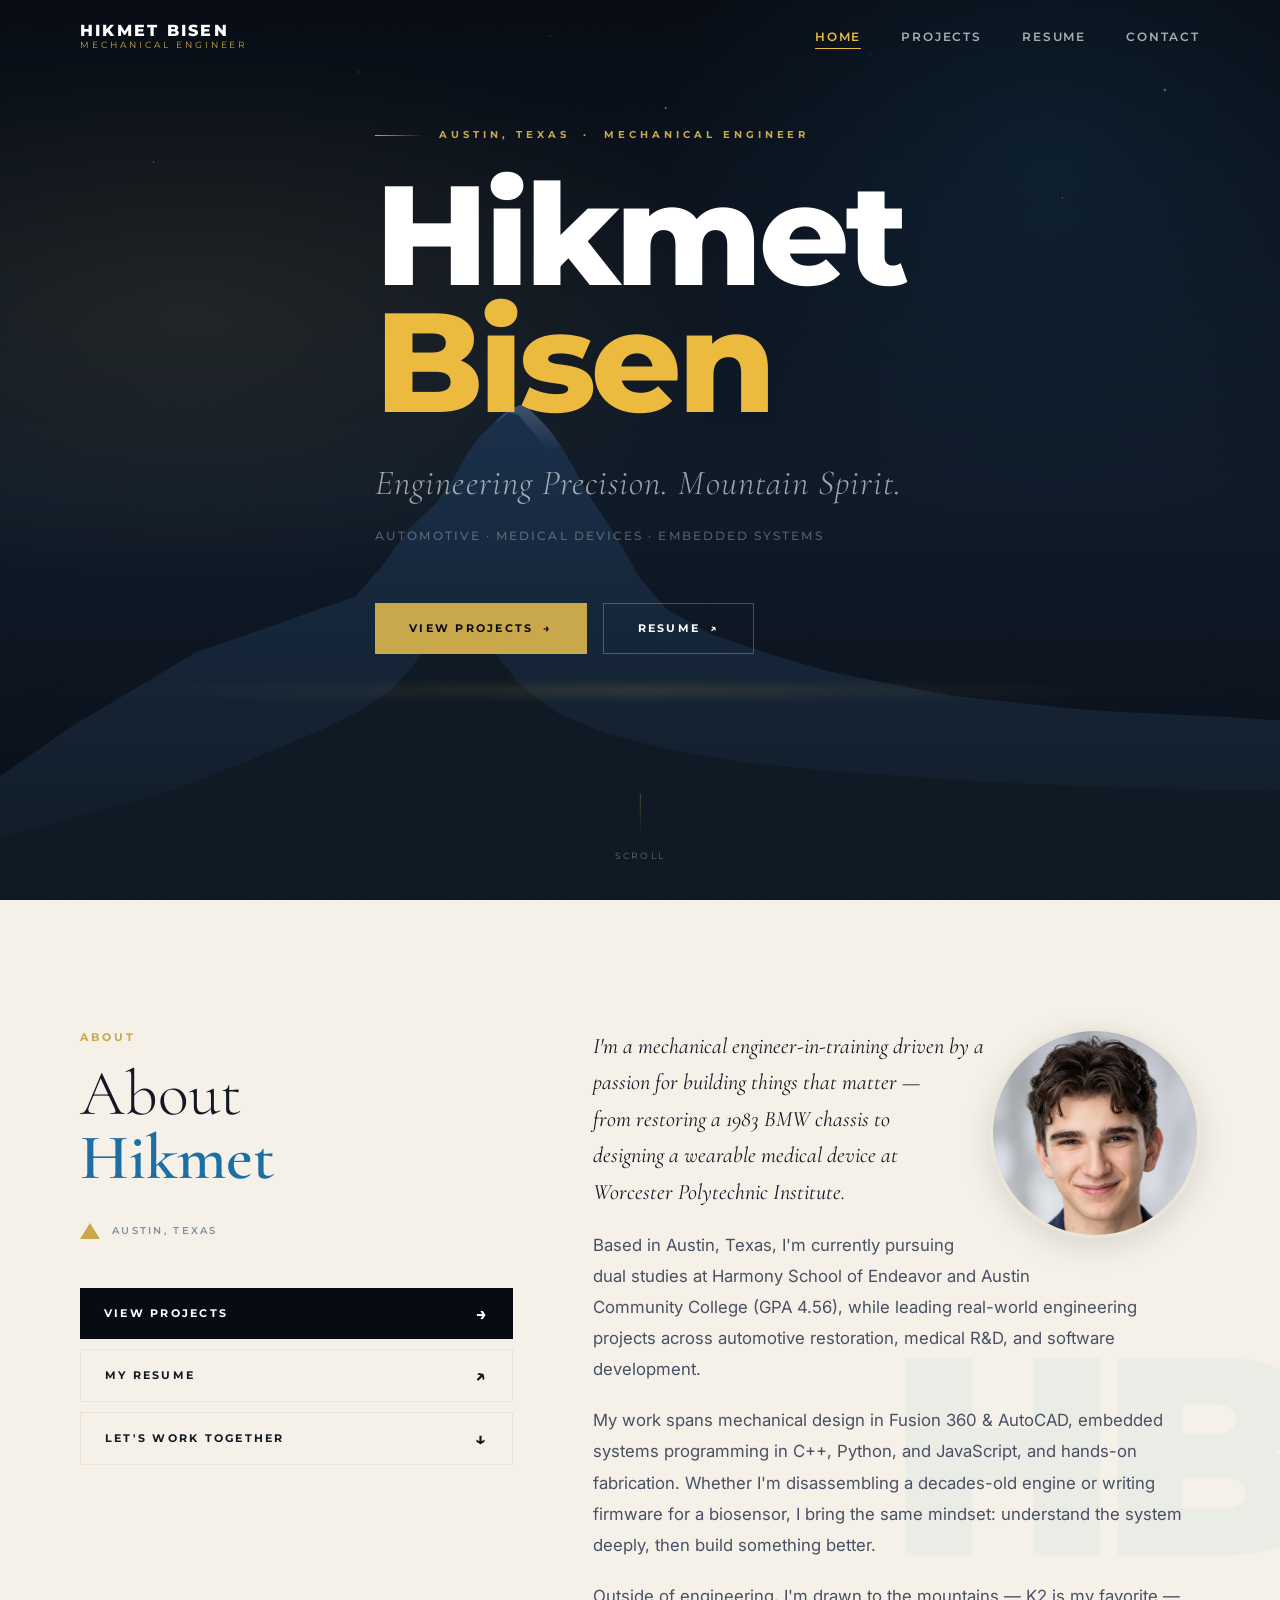
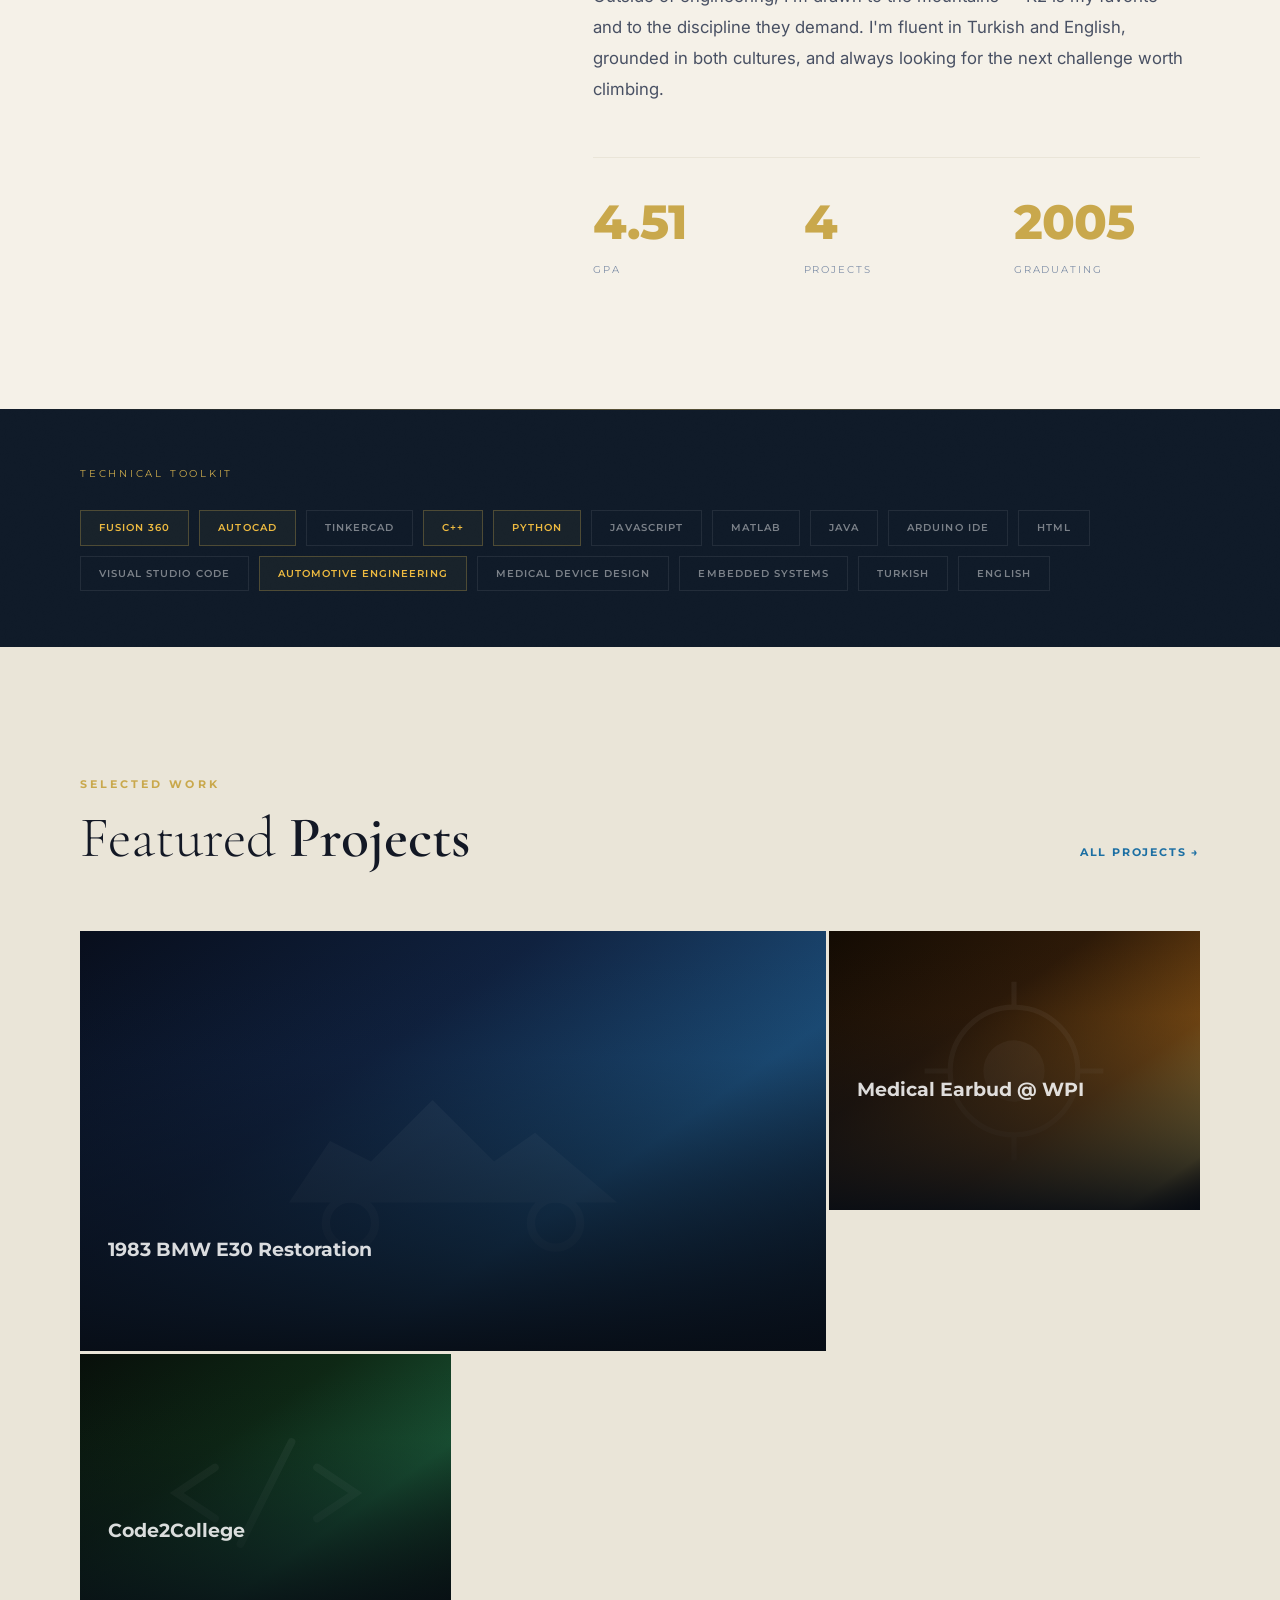
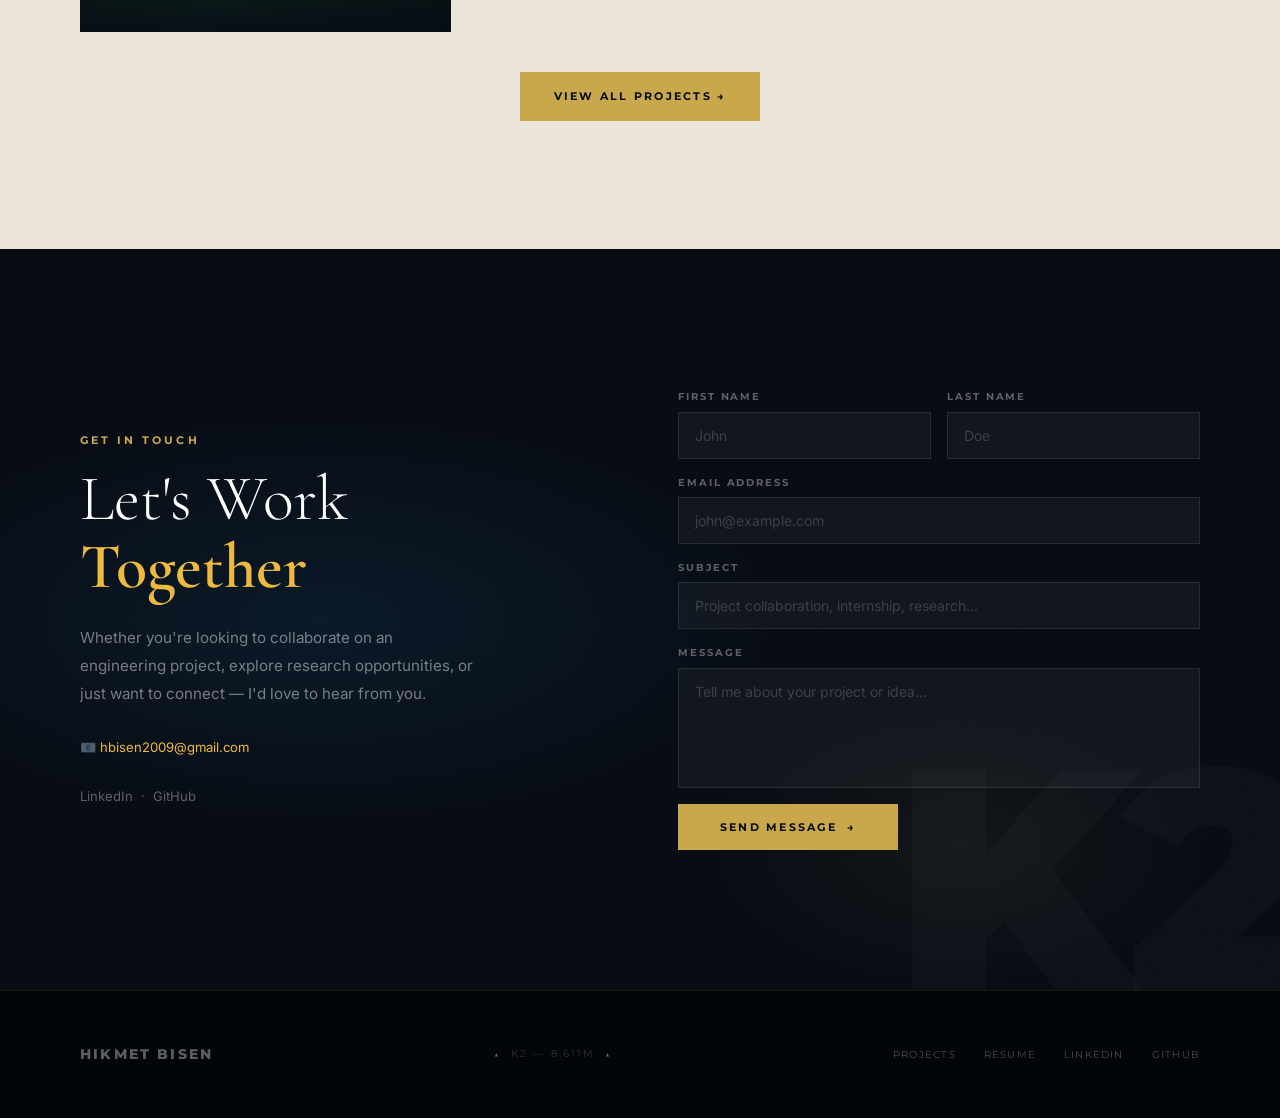
==== commit 00fa95f8: "Add headshot photo and expand About section bio Co-Authored-By: Claude Sonnet 4.6 <noreply@anthropic" ====
--- a/index.html
+++ b/index.html
@@ -18,8 +18,8 @@
       </a>
       <ul class="nav-links">
         <li><a href="index.html" class="active">Home</a></li>
-        <li><a href="projects.html">Projects</a></li>
-        <li><a href="resume.html">Resume</a></li>
+        <li><a href="Project/projects.html">Projects</a></li>
+        <li><a href="Resume/resume.html">Resume</a></li>
         <li><a href="#contact">Contact</a></li>
       </ul>
     </div>
@@ -73,11 +73,11 @@
       <p class="hero-title">Engineering Precision. Mountain Spirit.</p>
       <p class="hero-tagline">Automotive · Medical Devices · Embedded Systems</p>
       <div class="hero-ctas">
-        <a href="projects.html" class="btn btn-primary">
+        <a href="Project/projects.html" class="btn btn-primary">
           View Projects
           <span>→</span>
         </a>
-        <a href="resume.html" class="btn btn-outline">
+        <a href="Resume/resume.html" class="btn btn-outline">
           Resume
           <span>↗</span>
         </a>
@@ -104,11 +104,11 @@
             Austin, Texas
           </div>
           <div class="about-ctas">
-            <a href="projects.html" class="btn btn-dark">
+            <a href="Project/projects.html" class="btn btn-dark">
               <span>View Projects</span>
               <span class="btn-arrow">→</span>
             </a>
-            <a href="resume.html" class="btn btn-dark-outline">
+            <a href="Resume/resume.html" class="btn btn-dark-outline">
               <span>My Resume</span>
               <span class="btn-arrow">↗</span>
             </a>
@@ -120,6 +120,9 @@
         </div>
 
         <div class="about-right">
+          <div class="about-photo-wrap">
+            <img src="assets/images/hikmet-bisen.jpg" alt="Hikmet Bisen" class="about-photo">
+          </div>
           <p>
             I'm a mechanical engineer-in-training driven by a passion for building things that matter —
             from restoring a 1983 BMW chassis to designing a wearable medical device at Worcester Polytechnic Institute.
@@ -130,9 +133,15 @@
             automotive restoration, medical R&amp;D, and software development.
           </p>
           <p>
-            My work spans mechanical design in Fusion 360 &amp; AutoCAD, embedded systems programming in C++ &amp; Python,
-            and hands-on fabrication. I'm fluent in Turkish and English, and I bring both analytical rigor and
-            a maker's instinct to everything I build.
+            My work spans mechanical design in Fusion 360 &amp; AutoCAD, embedded systems programming in C++,
+            Python, and JavaScript, and hands-on fabrication. Whether I'm disassembling a decades-old engine
+            or writing firmware for a biosensor, I bring the same mindset: understand the system deeply,
+            then build something better.
+          </p>
+          <p>
+            Outside of engineering, I'm drawn to the mountains — K2 is my favorite — and to the discipline
+            they demand. I'm fluent in Turkish and English, grounded in both cultures, and always looking
+            for the next challenge worth climbing.
           </p>
 
           <div class="about-stats">
@@ -187,7 +196,7 @@
           <span class="section-label">Selected Work</span>
           <h2>Featured <strong>Projects</strong></h2>
         </div>
-        <a href="projects.html" class="section-header-link">All Projects →</a>
+        <a href="Project/projects.html" class="section-header-link">All Projects →</a>
       </div>
 
       <div class="projects-grid">
@@ -246,7 +255,7 @@
 
       </div>
       <div style="text-align:center; margin-top: 40px;">
-        <a href="projects.html" class="btn btn-primary">View All Projects →</a>
+        <a href="Project/projects.html" class="btn btn-primary">View All Projects →</a>
       </div>
     </div>
   </section>
@@ -311,8 +320,8 @@
         <div class="footer-logo">Hikmet Bisen</div>
         <div class="footer-peak">K2 — 8,611m</div>
         <div class="footer-links">
-          <a href="projects.html">Projects</a>
-          <a href="resume.html">Resume</a>
+          <a href="Project/projects.html">Projects</a>
+          <a href="Resume/resume.html">Resume</a>
           <a href="https://www.linkedin.com/in/hikmetbisen/" target="_blank" rel="noopener noreferrer">LinkedIn</a>
           <a href="https://github.com/Hikmet4416" target="_blank" rel="noopener noreferrer">GitHub</a>
         </div>
--- a/css/style.css
+++ b/css/style.css
@@ -437,6 +437,20 @@
   margin-bottom: 20px;
   line-height: 1.85;
 }
+.about-photo-wrap {
+  float: right;
+  margin: 0 0 28px 40px;
+  shape-outside: circle(50%);
+}
+.about-photo {
+  width: 210px;
+  height: 210px;
+  border-radius: 50%;
+  object-fit: cover;
+  object-position: center top;
+  border: 3px solid var(--cream-dark);
+  box-shadow: 0 8px 32px rgba(7, 12, 20, 0.12);
+}
 .about-right p:first-of-type {
   font-family: var(--font-display);
   font-size: 1.38rem;
